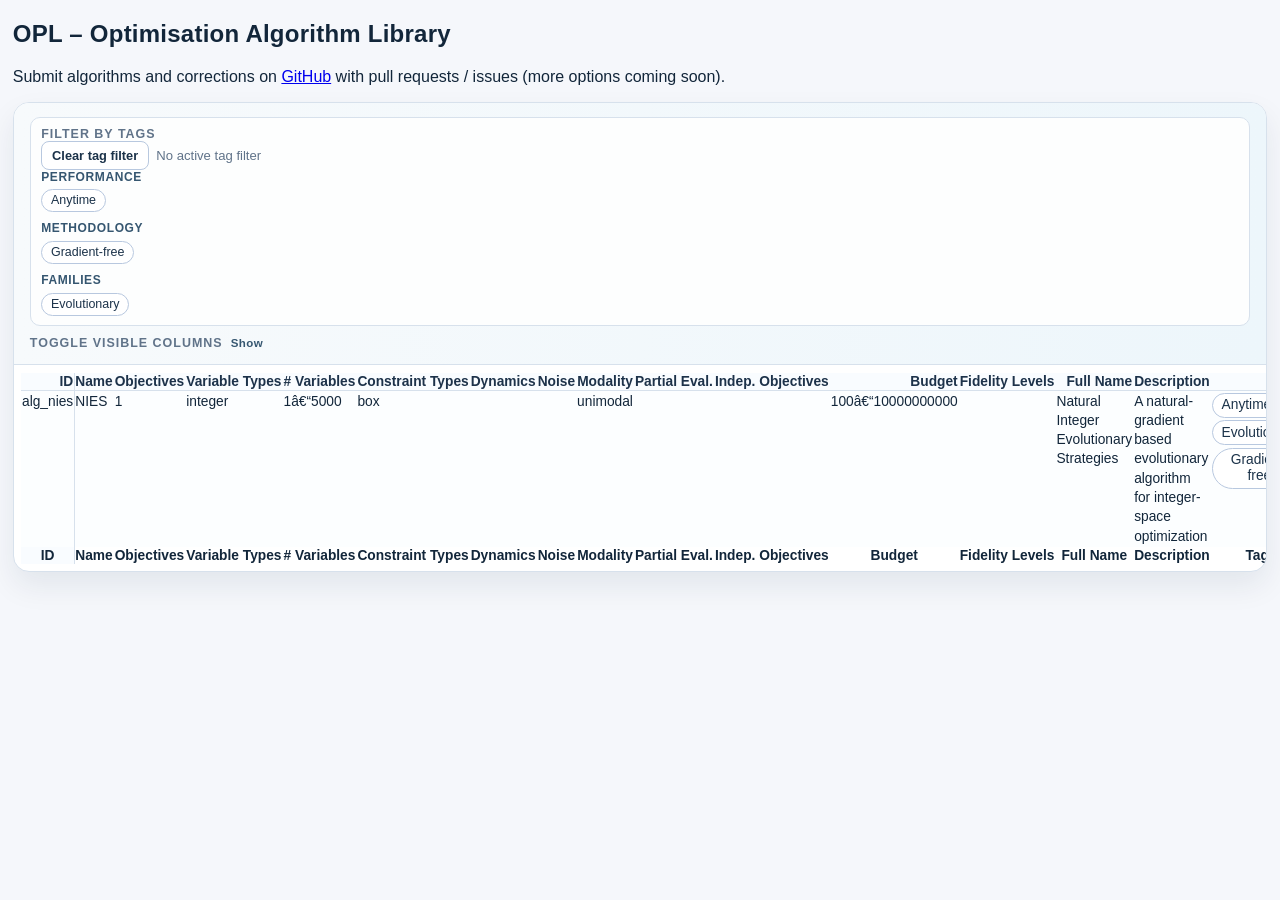
==== docs/index.html @ e094ab25 "Initial version based on current OPL progress" ====
<!DOCTYPE html>
<html>
<head>
<link href="https://cdn.datatables.net/2.3.2/css/dataTables.dataTables.min.css" rel="stylesheet" integrity="sha384-gC2LYLqCExndkNE9hTLhmEXvk8ZgIf42nRengHFbC9uaws2Ho0TW+ENGe4w15AHy" crossorigin="anonymous">
<link rel="stylesheet" href="table_styles.css">

<script src="https://code.jquery.com/jquery-3.7.0.min.js" integrity="sha384-NXgwF8Kv9SSAr+jemKKcbvQsz+teULH/a5UNJvZc6kP47hZgl62M1vGnw6gHQhb1" crossorigin="anonymous"></script>
<script src="https://cdn.datatables.net/2.3.2/js/dataTables.min.js" integrity="sha384-RZEqG156bBQSxYY9lwjUz/nKVkqYj/QNK9dEjjyJ/EVTO7ndWwk6ZWEkvaKdRm/U" crossorigin="anonymous"></script>

<style>
    thead input {
        width: 100%;
        padding: 3px;
        box-sizing: border-box;
    }
</style>

</head>

<body>

<h2>OPL &ndash; Optimisation Algorithm Library</h2>

<p>
Submit algorithms and corrections on <a target="_blank" href="https://github.com/OpenOptimizationOrg/OAL/">GitHub</a> with pull requests / issues (more options coming soon).
</p>
<section class="table-shell">
    <div class="table-toolbar">
        <details class="tag-toolbar-disclosure" open><summary class="toolbar-title">Filter By Tags</summary><div class="tag-toolbar-actions"><button type="button" class="toolbar-btn" id="clear-tag-filter">Clear tag filter</button><span class="tag-filter-status" id="active-tag-filter">No active tag filter</span></div><div class="tag-groups"><section class="tag-group"><h4 class="tag-group-title">Performance</h4><div class="tag-group-chips"><button type="button" class="tag-filter-chip" data-tag="Anytime">Anytime</button></div></section><section class="tag-group"><h4 class="tag-group-title">Methodology</h4><div class="tag-group-chips"><button type="button" class="tag-filter-chip" data-tag="Gradient-free">Gradient-free</button></div></section><section class="tag-group"><h4 class="tag-group-title">Families</h4><div class="tag-group-chips"><button type="button" class="tag-filter-chip" data-tag="Evolutionary">Evolutionary</button></div></section></div></details>
        <details class="column-toolbar-disclosure">
            <summary class="toolbar-title">Toggle Visible Columns</summary>
            <div class="toolbar-actions">
                <button type="button" class="toolbar-btn" id="show-all-columns">Show all</button>
                <button type="button" class="toolbar-btn" id="hide-all-columns">Hide all</button>
            </div>
            <div class="column-controls">
                <label class="column-chip"><input class="col-toggle" type="checkbox" data-column="0"><span>ID</span></label><label class="column-chip"><input class="col-toggle" type="checkbox" data-column="1" checked><span>Name</span></label><label class="column-chip"><input class="col-toggle" type="checkbox" data-column="2" checked><span>Objectives</span></label><label class="column-chip"><input class="col-toggle" type="checkbox" data-column="3" checked><span>Variable Types</span></label><label class="column-chip"><input class="col-toggle" type="checkbox" data-column="4" checked><span># Variables</span></label><label class="column-chip"><input class="col-toggle" type="checkbox" data-column="5" checked><span>Constraint Types</span></label><label class="column-chip"><input class="col-toggle" type="checkbox" data-column="6" checked><span>Dynamics</span></label><label class="column-chip"><input class="col-toggle" type="checkbox" data-column="7" checked><span>Noise</span></label><label class="column-chip"><input class="col-toggle" type="checkbox" data-column="8" checked><span>Modality</span></label><label class="column-chip"><input class="col-toggle" type="checkbox" data-column="9" checked><span>Partial Eval.</span></label><label class="column-chip"><input class="col-toggle" type="checkbox" data-column="10" checked><span>Indep. Objectives</span></label><label class="column-chip"><input class="col-toggle" type="checkbox" data-column="11" checked><span>Budget</span></label><label class="column-chip"><input class="col-toggle" type="checkbox" data-column="12"><span>Fidelity Levels</span></label><label class="column-chip"><input class="col-toggle" type="checkbox" data-column="13"><span>Full Name</span></label><label class="column-chip"><input class="col-toggle" type="checkbox" data-column="14"><span>Description</span></label><label class="column-chip"><input class="col-toggle" type="checkbox" data-column="15" checked><span>Tags</span></label><label class="column-chip"><input class="col-toggle" type="checkbox" data-column="16"><span>References</span></label><label class="column-chip"><input class="col-toggle" type="checkbox" data-column="17"><span>Implementations</span></label><label class="column-chip"><input class="col-toggle" type="checkbox" data-column="18"><span>Code Examples</span></label><label class="column-chip"><input class="col-toggle" type="checkbox" data-column="19"><span>Source</span></label>
            </div>
        </details>
    </div>
    <div class="table-wrap">
        <table class="dataframe display compact display styled-table" id="algorithms">
  <thead>
    <tr style="text-align: right;">
      <th>ID</th>
      <th>Name</th>
      <th>Objectives</th>
      <th>Variable Types</th>
      <th># Variables</th>
      <th>Constraint Types</th>
      <th>Dynamics</th>
      <th>Noise</th>
      <th>Modality</th>
      <th>Partial Eval.</th>
      <th>Indep. Objectives</th>
      <th>Budget</th>
      <th>Fidelity Levels</th>
      <th>Full Name</th>
      <th>Description</th>
      <th>Tags</th>
      <th>References</th>
      <th>Implementations</th>
      <th>Code Examples</th>
      <th>Source</th>
    </tr>
  </thead>
  <tbody>
    <tr>
      <td>alg_nies</td>
      <td>NIES</td>
      <td>1</td>
      <td>integer</td>
      <td>1–5000</td>
      <td>box</td>
      <td></td>
      <td></td>
      <td>unimodal</td>
      <td></td>
      <td></td>
      <td>100–10000000000</td>
      <td></td>
      <td>Natural Integer Evolutionary Strategies</td>
      <td>A natural-gradient based evolutionary algorithm for integer-space optimization</td>
      <td><button type="button" class="table-tag" data-tag="Anytime">Anytime</button> <button type="button" class="table-tag" data-tag="Evolutionary">Evolutionary</button> <button type="button" class="table-tag" data-tag="Gradient-free">Gradient-free</button></td>
      <td></td>
      <td>impl_integeres</td>
      <td></td>
      <td></td>
    </tr>
  </tbody>
<tfoot><tr><th>ID</th> <th>Name</th> <th>Objectives</th> <th>Variable Types</th> <th># Variables</th> <th>Constraint Types</th> <th>Dynamics</th> <th>Noise</th> <th>Modality</th> <th>Partial Eval.</th> <th>Indep. Objectives</th> <th>Budget</th> <th>Fidelity Levels</th> <th>Full Name</th> <th>Description</th> <th>Tags</th> <th>References</th> <th>Implementations</th> <th>Code Examples</th> <th>Source</th></tr></tfoot></table>
    </div>
</section>


<script>

const rangeFilters = new Map();
const RANGE_FILTER_COLUMN_NAMES = new Set(['objectives', '# variables']);
const activeTagFilters = new Set();

const table = new DataTable('#algorithms', {
    layout: {
        topStart: 'search',
        topEnd: null,
        bottomStart: 'info',
        bottom: 'paging',
        bottomEnd: 'pageLength'
    },
    lengthMenu: [10, 15, 25, 50, -1],
    initComplete: function () {
        this.api()
            .columns()
            .every(function () {
                const column = this;
                const title = column.footer().textContent;
                const input = document.createElement('input');
                input.placeholder = `Filter ${title}`;
                column.footer().replaceChildren(input);

                input.addEventListener('keyup', () => {
                    const titleLower = title.trim().toLowerCase();
                    if (RANGE_FILTER_COLUMN_NAMES.has(titleLower)) {
                        const value = input.value.trim();
                        if (value) {
                            rangeFilters.set(column.index(), value);
                        } else {
                            rangeFilters.delete(column.index());
                        }
                        if (column.search() !== '') column.search('');
                        table.draw();
                        return;
                    }
                    if (column.search() !== input.value) {
                        column.search(input.value).draw();
                    }
                });

                input.addEventListener('click', (e) => e.stopPropagation());
            });
    }
});

// Move filter row into thead
const footerRow = document.querySelector('#algorithms tfoot tr');
const thead = document.querySelector('#algorithms thead');
if (footerRow && thead) thead.appendChild(footerRow);

// Range-aware filtering
const parseNumber = (v) => { const n = Number(v); return Number.isFinite(n) ? n : null; };

const normalizeTag = (tag) => (tag || '').trim().toLowerCase();

const getTagColumnIndex = () => table.columns().header().toArray().findIndex(
    (header) => (header.textContent || '').trim() === 'Tags'
);

const extractTagsFromCell = (cellHtml) => {
    const wrapper = document.createElement('div');
    wrapper.innerHTML = cellHtml || '';
    const tagged = [...wrapper.querySelectorAll('.table-tag')]
        .map((el) => normalizeTag(el.dataset.tag || el.textContent || ''))
        .filter(Boolean);
    if (tagged.length > 0) return tagged;

    // Fallback for non-chip text content.
    return (wrapper.textContent || '')
        .split(/\||,|;/)
        .map((part) => normalizeTag(part))
        .filter(Boolean);
};

const extractTagsFromRowNode = (rowNode, tagColumnIndex) => {
    if (!rowNode || tagColumnIndex < 0) {
        return [];
    }

    const cell = rowNode.children?.[tagColumnIndex];
    if (!cell) {
        return [];
    }

    const tagged = [...cell.querySelectorAll('.table-tag')]
        .map((el) => normalizeTag(el.dataset.tag || el.textContent || ''))
        .filter(Boolean);

    if (tagged.length > 0) {
        return tagged;
    }

    return (cell.textContent || '')
        .split(/\||,|;/)
        .map((part) => normalizeTag(part))
        .filter(Boolean);
};

const extractTagsFromRowData = (rowData, tagColumnIndex) => {
    if (!rowData) {
        return [];
    }

    if (Array.isArray(rowData)) {
        return extractTagsFromCell(rowData[tagColumnIndex] || '');
    }

    if (typeof rowData === 'object') {
        const byDisplayKey = rowData.Tags;
        if (byDisplayKey) {
            return extractTagsFromCell(byDisplayKey);
        }
    }

    return [];
};

const extractTagsFromAoDataRow = (aoRow, tagColumnIndex) => {
    if (!aoRow || tagColumnIndex < 0) {
        return [];
    }

    const cellNode = aoRow.anCells?.[tagColumnIndex] || aoRow.nTr?.children?.[tagColumnIndex];
    if (!cellNode) {
        return [];
    }

    const tagged = [...cellNode.querySelectorAll('.table-tag')]
        .map((el) => normalizeTag(el.dataset.tag || el.textContent || ''))
        .filter(Boolean);

    if (tagged.length > 0) {
        return tagged;
    }

    return (cellNode.textContent || '')
        .split(/\||,|;/)
        .map((part) => normalizeTag(part))
        .filter(Boolean);
};

const rangeContainsValue = (cellText, target) => {
    const compact = (cellText || '').replace(/\s+/g, '');
    if (!compact) return false;
    if (/^[-+]?\d+(\.\d+)?$/.test(compact)) return parseNumber(compact) === target;
    const ge = compact.match(/^>=([-+]?\d+(\.\d+)?)$/);
    if (ge) { const b = parseNumber(ge[1]); return b !== null && target >= b; }
    const le = compact.match(/^<=([-+]?\d+(\.\d+)?)$/);
    if (le) { const b = parseNumber(le[1]); return b !== null && target <= b; }
    const range = compact.match(/^([-+]?\d+(\.\d+)?)\u2013([-+]?\d+(\.\d+)?)$/);
    if (range) {
        const lo = parseNumber(range[1]), hi = parseNumber(range[3]);
        return lo !== null && hi !== null && target >= lo && target <= hi;
    }
    return false;
};

const matchesRangeFilter = (cellText, rawFilter) => {
    const filter = (rawFilter || '').trim();
    if (!filter) return true;
    const numericFilter = parseNumber(filter);
    if (numericFilter !== null) return rangeContainsValue(cellText, numericFilter);
    return (cellText || '').toLowerCase().includes(filter.toLowerCase());
};

if (!window.__oalRangeFilterRegistered) {
    window.__oalRangeFilterRegistered = true;
    DataTable.ext.search.push((settings, data, dataIndex, rowData) => {
        if (settings.nTable?.id !== 'algorithms') return true;

        if (activeTagFilters.size > 0) {
            const tagColumnIndex = getTagColumnIndex();
            if (tagColumnIndex >= 0) {
                let rowTags = [];
                const aoRow = settings.aoData?.[dataIndex];

                // 1) DataTables internal row/cell nodes.
                rowTags = extractTagsFromAoDataRow(aoRow, tagColumnIndex);

                // 2) Callback rowData path.
                if (rowTags.length === 0) {
                    rowTags = extractTagsFromRowData(rowData, tagColumnIndex);
                }

                // 3) Table API row data path.
                if (rowTags.length === 0) {
                    const rowApi = table.row(dataIndex);
                    rowTags = extractTagsFromRowData(rowApi?.data?.(), tagColumnIndex);
                }

                // 4) Search callback data fallback.
                if (rowTags.length === 0) {
                    if (Array.isArray(data)) {
                        rowTags = extractTagsFromCell(data[tagColumnIndex] || '');
                    } else if (data && typeof data === 'object') {
                        rowTags = extractTagsFromCell(data.Tags || '');
                    }
                }

                const matchesAllSelected = [...activeTagFilters].every((selectedTag) => rowTags.includes(selectedTag));
                if (!matchesAllSelected) {
                    return false;
                }
            }
        }

        for (const [colIdx, rawFilter] of rangeFilters.entries()) {
            if (!rawFilter) continue;
            const cellText = (data[colIdx] || '').replace(/<[^>]+>/g, '');
            if (!matchesRangeFilter(cellText, rawFilter)) return false;
        }
        return true;
    });
}

const syncActiveTagUi = () => {
    const selected = [...activeTagFilters];

    const status = document.getElementById('active-tag-filter');
    if (status) {
        status.textContent = selected.length > 0
            ? `Active tag filter (AND): ${selected.join(' + ')}`
            : 'No active tag filter';
    }

    document.querySelectorAll('.tag-filter-chip').forEach((chip) => {
        chip.classList.toggle('is-active', activeTagFilters.has(normalizeTag(chip.dataset.tag)));
    });

    document.querySelectorAll('#algorithms .table-tag').forEach((chip) => {
        chip.classList.toggle('is-active', activeTagFilters.has(normalizeTag(chip.dataset.tag)));
    });
};

const toggleActiveTagFilter = (tagValue) => {
    const normalized = normalizeTag(tagValue);
    if (!normalized) {
        return;
    }

    if (activeTagFilters.has(normalized)) {
        activeTagFilters.delete(normalized);
    } else {
        activeTagFilters.add(normalized);
    }

    syncActiveTagUi();
    table.draw();
};

// Column toggle chips
document.querySelectorAll('.col-toggle').forEach((checkbox) => {
    const colIndex = parseInt(checkbox.dataset.column, 10);
    const col = table.column(colIndex);
    col.visible(checkbox.checked);
    const chip = checkbox.closest('.column-chip');
    if (chip) chip.classList.toggle('is-off', !checkbox.checked);

    checkbox.addEventListener('change', () => {
        col.visible(checkbox.checked);
        if (chip) chip.classList.toggle('is-off', !checkbox.checked);
    });
});

document.getElementById('show-all-columns')?.addEventListener('click', () => {
    document.querySelectorAll('.col-toggle').forEach((cb) => {
        cb.checked = true;
        table.column(parseInt(cb.dataset.column, 10)).visible(true);
        cb.closest('.column-chip')?.classList.remove('is-off');
    });
});

document.getElementById('hide-all-columns')?.addEventListener('click', () => {
    document.querySelectorAll('.col-toggle').forEach((cb) => {
        cb.checked = false;
        table.column(parseInt(cb.dataset.column, 10)).visible(false);
        cb.closest('.column-chip')?.classList.add('is-off');
    });
});

document.getElementById('clear-tag-filter')?.addEventListener('click', () => {
    activeTagFilters.clear();
    syncActiveTagUi();
    table.draw();
});

document.querySelectorAll('.tag-filter-chip').forEach((chip) => {
    chip.addEventListener('click', () => {
        toggleActiveTagFilter(chip.dataset.tag || '');
    });
});

document.addEventListener('click', (event) => {
    const tag = event.target.closest('#algorithms .table-tag');
    if (!tag) return;
    event.preventDefault();
    toggleActiveTagFilter(tag.dataset.tag || tag.textContent || '');
});

</script>


</body>
</html>
---- docs/table_styles.css ----
:root {
    --oal-bg: #f5f7fb;
    --oal-surface: #ffffff;
    --oal-text: #12263a;
    --oal-muted: #607389;
    --oal-border: #d7e1ec;
    --oal-accent: #0f6c8b;
    --oal-accent-soft: #eaf4fa;
    --oal-heading: "Segoe UI", "Trebuchet MS", sans-serif;
    --oal-body: "Tahoma", "Verdana", sans-serif;
    --oal-table-font-size: 0.86rem;
}

* {
    box-sizing: border-box;
}

body {
    margin: 1vw;
    font-family: var(--oal-body);
    color: var(--oal-text);
    background: var(--oal-bg);
}

h2 {
    font-family: var(--oal-heading);
    letter-spacing: 0.01em;
}

/* Table shell */
.table-shell {
    margin-top: 1rem;
    border: 1px solid var(--oal-border);
    border-radius: 16px;
    background: var(--oal-surface);
    box-shadow: 0 14px 30px rgba(17, 37, 61, 0.08);
    overflow: hidden;
}

/* Toolbar */
.table-toolbar {
    display: grid;
    gap: 0.65rem;
    padding: 0.9rem 1rem;
    border-bottom: 1px solid var(--oal-border);
    background: linear-gradient(90deg, #f7fafc, #edf6fb);
}

.toolbar-title {
    font-size: 0.78rem;
    text-transform: uppercase;
    letter-spacing: 0.08em;
    font-weight: 700;
    color: var(--oal-muted);
}

.column-toolbar-disclosure {
    display: grid;
    gap: 0.65rem;
}

.column-toolbar-disclosure > summary {
    cursor: pointer;
    list-style: none;
}

.column-toolbar-disclosure > summary::-webkit-details-marker {
    display: none;
}

.column-toolbar-disclosure > summary::after {
    content: "Show";
    margin-left: 0.5rem;
    font-size: 0.72rem;
    font-weight: 600;
    letter-spacing: 0.04em;
    text-transform: none;
    color: #355670;
}

.column-toolbar-disclosure[open] > summary::after {
    content: "Hide";
}

.toolbar-actions {
    display: flex;
    flex-wrap: wrap;
    gap: 0.45rem;
}

.toolbar-btn {
    border: 1px solid #b8c8df;
    background: #fff;
    color: #1b3249;
    border-radius: 8px;
    padding: 0.36rem 0.62rem;
    font-size: 0.8rem;
    font-weight: 600;
    cursor: pointer;
    transition: all 120ms ease;
}

.toolbar-btn:hover {
    background: #eff6fb;
    border-color: #94adc9;
}

.toolbar-btn:active {
    transform: translateY(1px);
}

.tag-toolbar-disclosure {
    display: grid;
    gap: 0.55rem;
    border: 1px solid var(--oal-border);
    border-radius: 10px;
    background: #fdfefe;
    padding: 0.55rem 0.65rem;
}

.tag-toolbar-disclosure > summary {
    cursor: pointer;
    list-style: none;
}

.tag-toolbar-disclosure > summary::-webkit-details-marker {
    display: none;
}

.tag-toolbar-actions {
    display: flex;
    flex-wrap: wrap;
    gap: 0.45rem;
    align-items: center;
}

.tag-filter-status {
    font-size: 0.82rem;
    color: var(--oal-muted);
}

.tag-groups {
    display: grid;
    gap: 0.55rem;
}

.tag-group {
    display: grid;
    gap: 0.35rem;
}

.tag-group-title {
    margin: 0;
    font-size: 0.75rem;
    text-transform: uppercase;
    letter-spacing: 0.05em;
    color: #355670;
}

.tag-group-chips {
    display: flex;
    flex-wrap: wrap;
    gap: 0.4rem;
}

.tag-filter-chip,
.table-tag {
    border: 1px solid #b8c8df;
    background: #fff;
    color: #1b3249;
    border-radius: 999px;
    padding: 0.2rem 0.55rem;
    font-size: 0.78rem;
    line-height: 1.2;
    cursor: pointer;
    transition: all 120ms ease;
}

.tag-filter-chip:hover,
.table-tag:hover {
    background: #eff6fb;
    border-color: #94adc9;
}

.tag-filter-chip.is-active,
.table-tag.is-active {
    background: #0f6c8b;
    color: #fff;
    border-color: #0f6c8b;
}

/* Column chips */
.column-controls {
    display: flex;
    flex-wrap: wrap;
    gap: 0.45rem;
}

.column-chip {
    display: inline-flex;
    align-items: center;
    gap: 0.4rem;
    padding: 0.35rem 0.65rem;
    border-radius: 999px;
    border: 1px solid var(--oal-border);
    background: #fff;
    font-size: 0.82rem;
    cursor: pointer;
    user-select: none;
    transition: all 120ms ease;
}

.column-chip:hover {
    border-color: #b8c8df;
    background: #f7fbfd;
}

.column-chip.is-off {
    color: var(--oal-muted);
    background: #f1f5f9;
}

.column-chip input {
    accent-color: var(--oal-accent);
}

/* Table wrap */
.table-wrap {
    overflow-x: auto;
    padding: 0.45rem;
}

#algorithms {
    width: 100%;
    min-width: 980px;
    border-collapse: separate;
    border-spacing: 0;
    font-size: var(--oal-table-font-size);
}

#algorithms thead th {
    background: #f9fcff;
    color: #1d324a;
    border-bottom: 1px solid var(--oal-border);
    font-weight: 700;
    white-space: nowrap;
}

#algorithms td {
    vertical-align: top;
    line-height: 1.4;
    font-size: inherit;
}

#algorithms td * {
    font-size: inherit;
}

#algorithms td .table-tag {
    margin: 0.08rem 0.2rem 0.08rem 0;
}

#algorithms th:first-child {
    position: sticky;
    left: 0;
    z-index: 5;
    background: #f9fcff;
    box-shadow: 1px 0 0 0 var(--oal-border);
}

#algorithms td:first-child {
    position: sticky;
    left: 0;
    z-index: 2;
    background: #fcfeff;
    box-shadow: 1px 0 0 0 var(--oal-border);
}

#algorithms tbody tr:nth-of-type(odd) td {
    background: #fcfeff;
}

#algorithms tbody tr:nth-of-type(even) td {
    background: #f8fbfe;
}

#algorithms tbody tr:hover td {
    background: var(--oal-accent-soft);
}

#algorithms tbody tr:hover td:first-child {
    background: #deedf6;
}

#algorithms a {
    color: #085f75;
}

#algorithms thead input {
    width: 100%;
    padding: 0.35rem 0.45rem;
    border-radius: 6px;
    border: 1px solid var(--oal-border);
    background: #fff;
    color: var(--oal-text);
    font-size: inherit;
}
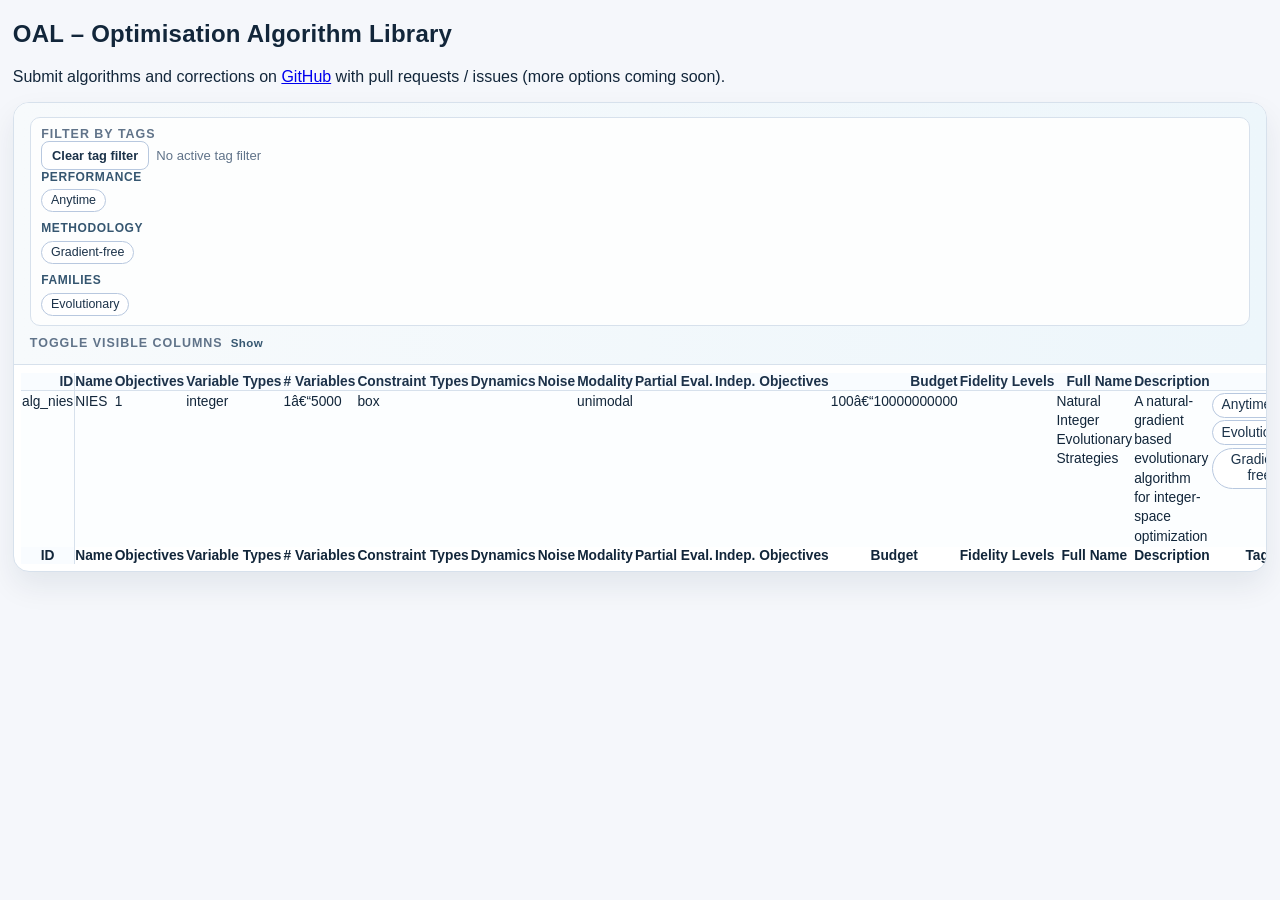
==== commit f738fd05: "Fix spelling issues" ====
--- a/docs/index.html
+++ b/docs/index.html
@@ -19,7 +19,7 @@
 
 <body>
 
-<h2>OPL &ndash; Optimisation Algorithm Library</h2>
+<h2>OAL &ndash; Optimisation Algorithm Library</h2>
 
 <p>
 Submit algorithms and corrections on <a target="_blank" href="https://github.com/OpenOptimizationOrg/OAL/">GitHub</a> with pull requests / issues (more options coming soon).
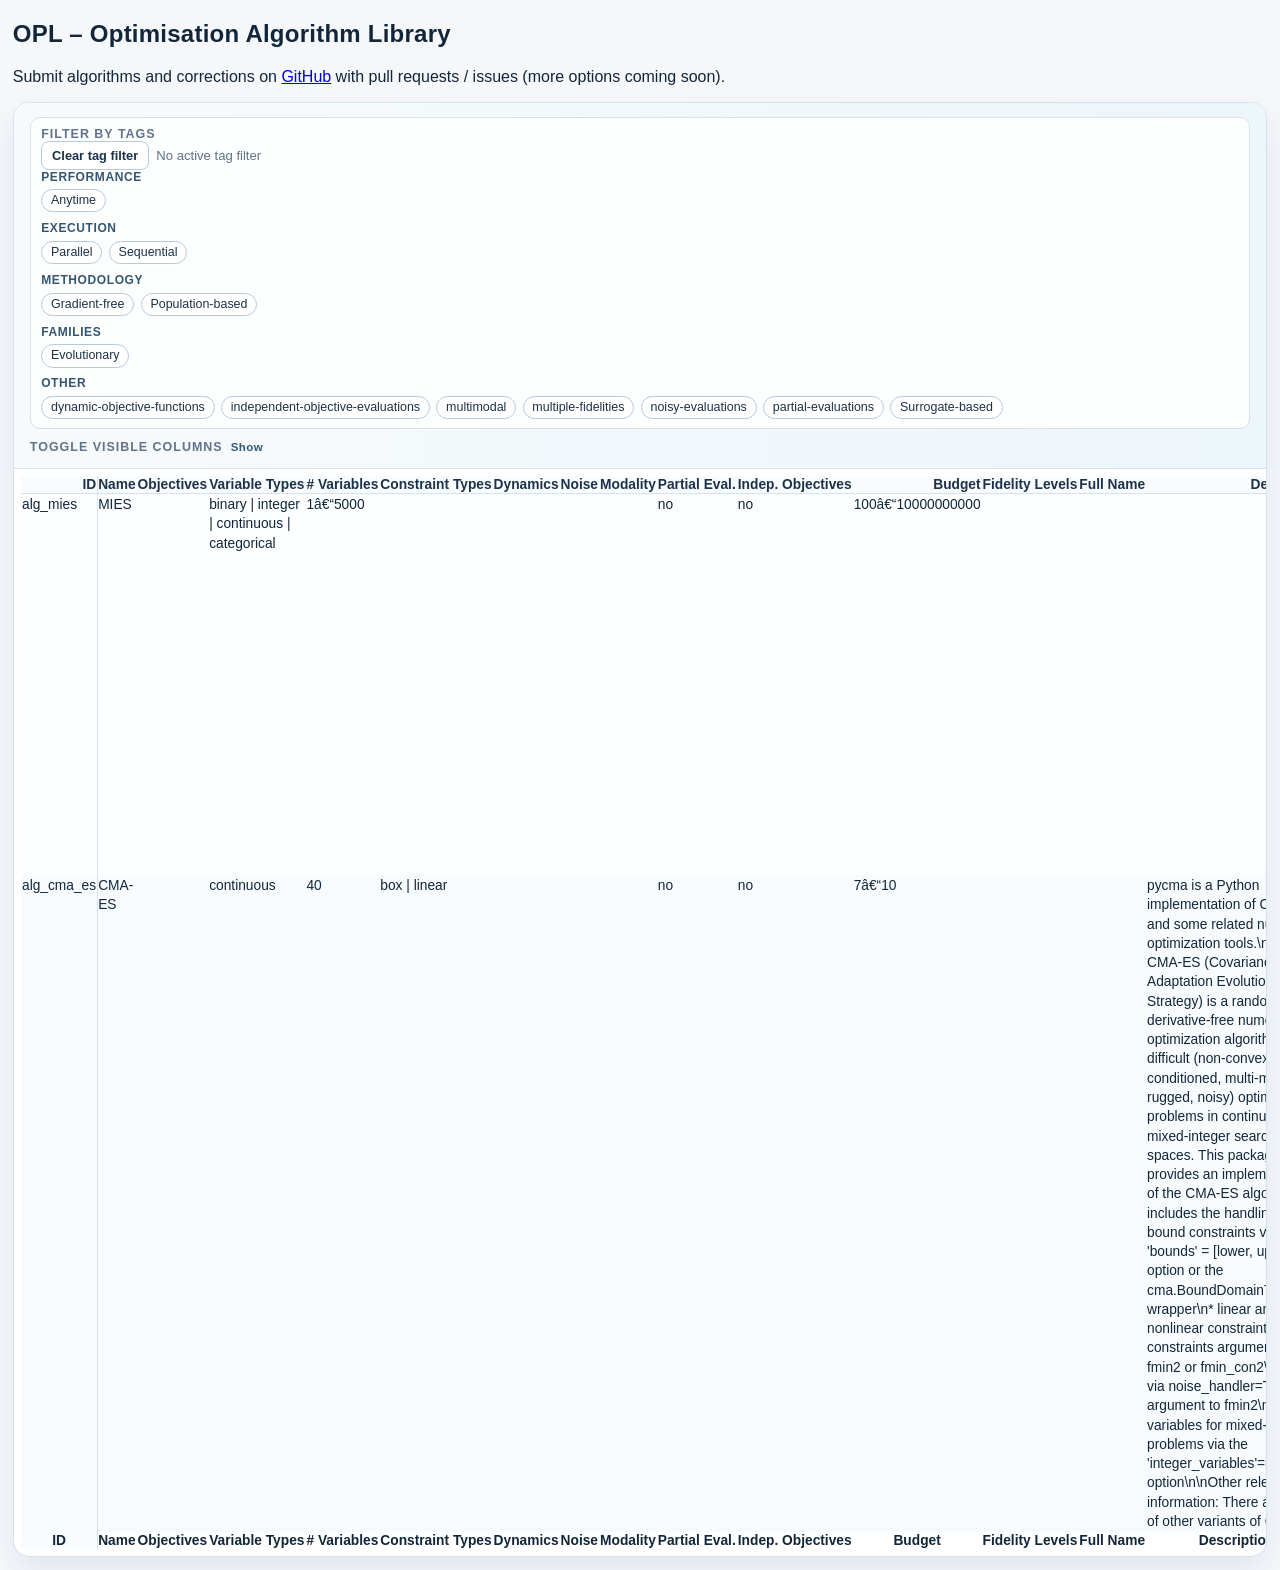
==== commit c1a5b98f: "initial version of form to yaml conversion (WIP)" ====
--- a/docs/index.html
+++ b/docs/index.html
@@ -19,14 +19,14 @@
 
 <body>
 
-<h2>OAL &ndash; Optimisation Algorithm Library</h2>
+<h2>OPL &ndash; Optimisation Algorithm Library</h2>
 
 <p>
 Submit algorithms and corrections on <a target="_blank" href="https://github.com/OpenOptimizationOrg/OAL/">GitHub</a> with pull requests / issues (more options coming soon).
 </p>
 <section class="table-shell">
     <div class="table-toolbar">
-        <details class="tag-toolbar-disclosure" open><summary class="toolbar-title">Filter By Tags</summary><div class="tag-toolbar-actions"><button type="button" class="toolbar-btn" id="clear-tag-filter">Clear tag filter</button><span class="tag-filter-status" id="active-tag-filter">No active tag filter</span></div><div class="tag-groups"><section class="tag-group"><h4 class="tag-group-title">Performance</h4><div class="tag-group-chips"><button type="button" class="tag-filter-chip" data-tag="Anytime">Anytime</button></div></section><section class="tag-group"><h4 class="tag-group-title">Methodology</h4><div class="tag-group-chips"><button type="button" class="tag-filter-chip" data-tag="Gradient-free">Gradient-free</button></div></section><section class="tag-group"><h4 class="tag-group-title">Families</h4><div class="tag-group-chips"><button type="button" class="tag-filter-chip" data-tag="Evolutionary">Evolutionary</button></div></section></div></details>
+        <details class="tag-toolbar-disclosure" open><summary class="toolbar-title">Filter By Tags</summary><div class="tag-toolbar-actions"><button type="button" class="toolbar-btn" id="clear-tag-filter">Clear tag filter</button><span class="tag-filter-status" id="active-tag-filter">No active tag filter</span></div><div class="tag-groups"><section class="tag-group"><h4 class="tag-group-title">Performance</h4><div class="tag-group-chips"><button type="button" class="tag-filter-chip" data-tag="Anytime">Anytime</button></div></section><section class="tag-group"><h4 class="tag-group-title">Execution</h4><div class="tag-group-chips"><button type="button" class="tag-filter-chip" data-tag="Parallel">Parallel</button><button type="button" class="tag-filter-chip" data-tag="Sequential">Sequential</button></div></section><section class="tag-group"><h4 class="tag-group-title">Methodology</h4><div class="tag-group-chips"><button type="button" class="tag-filter-chip" data-tag="Gradient-free">Gradient-free</button><button type="button" class="tag-filter-chip" data-tag="Population-based">Population-based</button></div></section><section class="tag-group"><h4 class="tag-group-title">Families</h4><div class="tag-group-chips"><button type="button" class="tag-filter-chip" data-tag="Evolutionary">Evolutionary</button></div></section><section class="tag-group"><h4 class="tag-group-title">Other</h4><div class="tag-group-chips"><button type="button" class="tag-filter-chip" data-tag="dynamic-objective-functions">dynamic-objective-functions</button><button type="button" class="tag-filter-chip" data-tag="independent-objective-evaluations">independent-objective-evaluations</button><button type="button" class="tag-filter-chip" data-tag="multimodal">multimodal</button><button type="button" class="tag-filter-chip" data-tag="multiple-fidelities">multiple-fidelities</button><button type="button" class="tag-filter-chip" data-tag="noisy-evaluations">noisy-evaluations</button><button type="button" class="tag-filter-chip" data-tag="partial-evaluations">partial-evaluations</button><button type="button" class="tag-filter-chip" data-tag="Surrogate-based">Surrogate-based</button></div></section></div></details>
         <details class="column-toolbar-disclosure">
             <summary class="toolbar-title">Toggle Visible Columns</summary>
             <div class="toolbar-actions">
@@ -66,24 +66,46 @@
   </thead>
   <tbody>
     <tr>
-      <td>alg_nies</td>
-      <td>NIES</td>
-      <td>1</td>
-      <td>integer</td>
+      <td>alg_mies</td>
+      <td>MIES</td>
+      <td></td>
+      <td>binary | integer | continuous | categorical</td>
       <td>1–5000</td>
-      <td>box</td>
-      <td></td>
-      <td></td>
-      <td>unimodal</td>
-      <td></td>
-      <td></td>
+      <td></td>
+      <td></td>
+      <td></td>
+      <td></td>
+      <td>no</td>
+      <td>no</td>
       <td>100–10000000000</td>
       <td></td>
-      <td>Natural Integer Evolutionary Strategies</td>
-      <td>A natural-gradient based evolutionary algorithm for integer-space optimization</td>
-      <td><button type="button" class="table-tag" data-tag="Anytime">Anytime</button> <button type="button" class="table-tag" data-tag="Evolutionary">Evolutionary</button> <button type="button" class="table-tag" data-tag="Gradient-free">Gradient-free</button></td>
-      <td></td>
-      <td>impl_integeres</td>
+      <td></td>
+      <td></td>
+      <td><button type="button" class="table-tag" data-tag="dynamic-objective-functions">dynamic-objective-functions</button> <button type="button" class="table-tag" data-tag="Evolutionary">Evolutionary</button> <button type="button" class="table-tag" data-tag="independent-objective-evaluations">independent-objective-evaluations</button> <button type="button" class="table-tag" data-tag="multimodal">multimodal</button> <button type="button" class="table-tag" data-tag="multiple-fidelities">multiple-fidelities</button> <button type="button" class="table-tag" data-tag="noisy-evaluations">noisy-evaluations</button> <button type="button" class="table-tag" data-tag="partial-evaluations">partial-evaluations</button> <button type="button" class="table-tag" data-tag="Population-based">Population-based</button> <button type="button" class="table-tag" data-tag="Sequential">Sequential</button></td>
+      <td></td>
+      <td></td>
+      <td></td>
+      <td></td>
+    </tr>
+    <tr>
+      <td>alg_cma_es</td>
+      <td>CMA-ES</td>
+      <td></td>
+      <td>continuous</td>
+      <td>40</td>
+      <td>box | linear</td>
+      <td></td>
+      <td></td>
+      <td></td>
+      <td>no</td>
+      <td>no</td>
+      <td>7–10</td>
+      <td></td>
+      <td></td>
+      <td>pycma is a Python implementation of CMA-ES and some related numerical optimization tools.\n\nThe CMA-ES (Covariance Matrix Adaptation Evolution Strategy) is a randomized derivative-free numerical optimization algorithm for difficult (non-convex, ill-conditioned, multi-modal, rugged, noisy) optimization problems in continuous and mixed-integer search spaces. This package provides an implementation of the CMA-ES algorithm that includes the handling of\n* bound constraints via the 'bounds' = [lower, upper] option or the cma.BoundDomainTransform wrapper\n* linear and nonlinear constraints via the constraints argument to fmin2 or fmin_con2\n* noise via noise_handler=True as argument to fmin2\n* integer variables for mixed-integer problems via the 'integer_variables'=index_list option\n\nOther relevant information: There are plenty of other variants of CMA-ES</td>
+      <td><button type="button" class="table-tag" data-tag="Anytime">Anytime</button> <button type="button" class="table-tag" data-tag="dynamic-objective-functions">dynamic-objective-functions</button> <button type="button" class="table-tag" data-tag="Evolutionary">Evolutionary</button> <button type="button" class="table-tag" data-tag="Gradient-free">Gradient-free</button> <button type="button" class="table-tag" data-tag="independent-objective-evaluations">independent-objective-evaluations</button> <button type="button" class="table-tag" data-tag="multimodal">multimodal</button> <button type="button" class="table-tag" data-tag="multiple-fidelities">multiple-fidelities</button> <button type="button" class="table-tag" data-tag="noisy-evaluations">noisy-evaluations</button> <button type="button" class="table-tag" data-tag="Parallel">Parallel</button> <button type="button" class="table-tag" data-tag="partial-evaluations">partial-evaluations</button> <button type="button" class="table-tag" data-tag="Population-based">Population-based</button> <button type="button" class="table-tag" data-tag="Surrogate-based">Surrogate-based</button></td>
+      <td></td>
+      <td>CMA-ES implementation</td>
       <td></td>
       <td></td>
     </tr>
